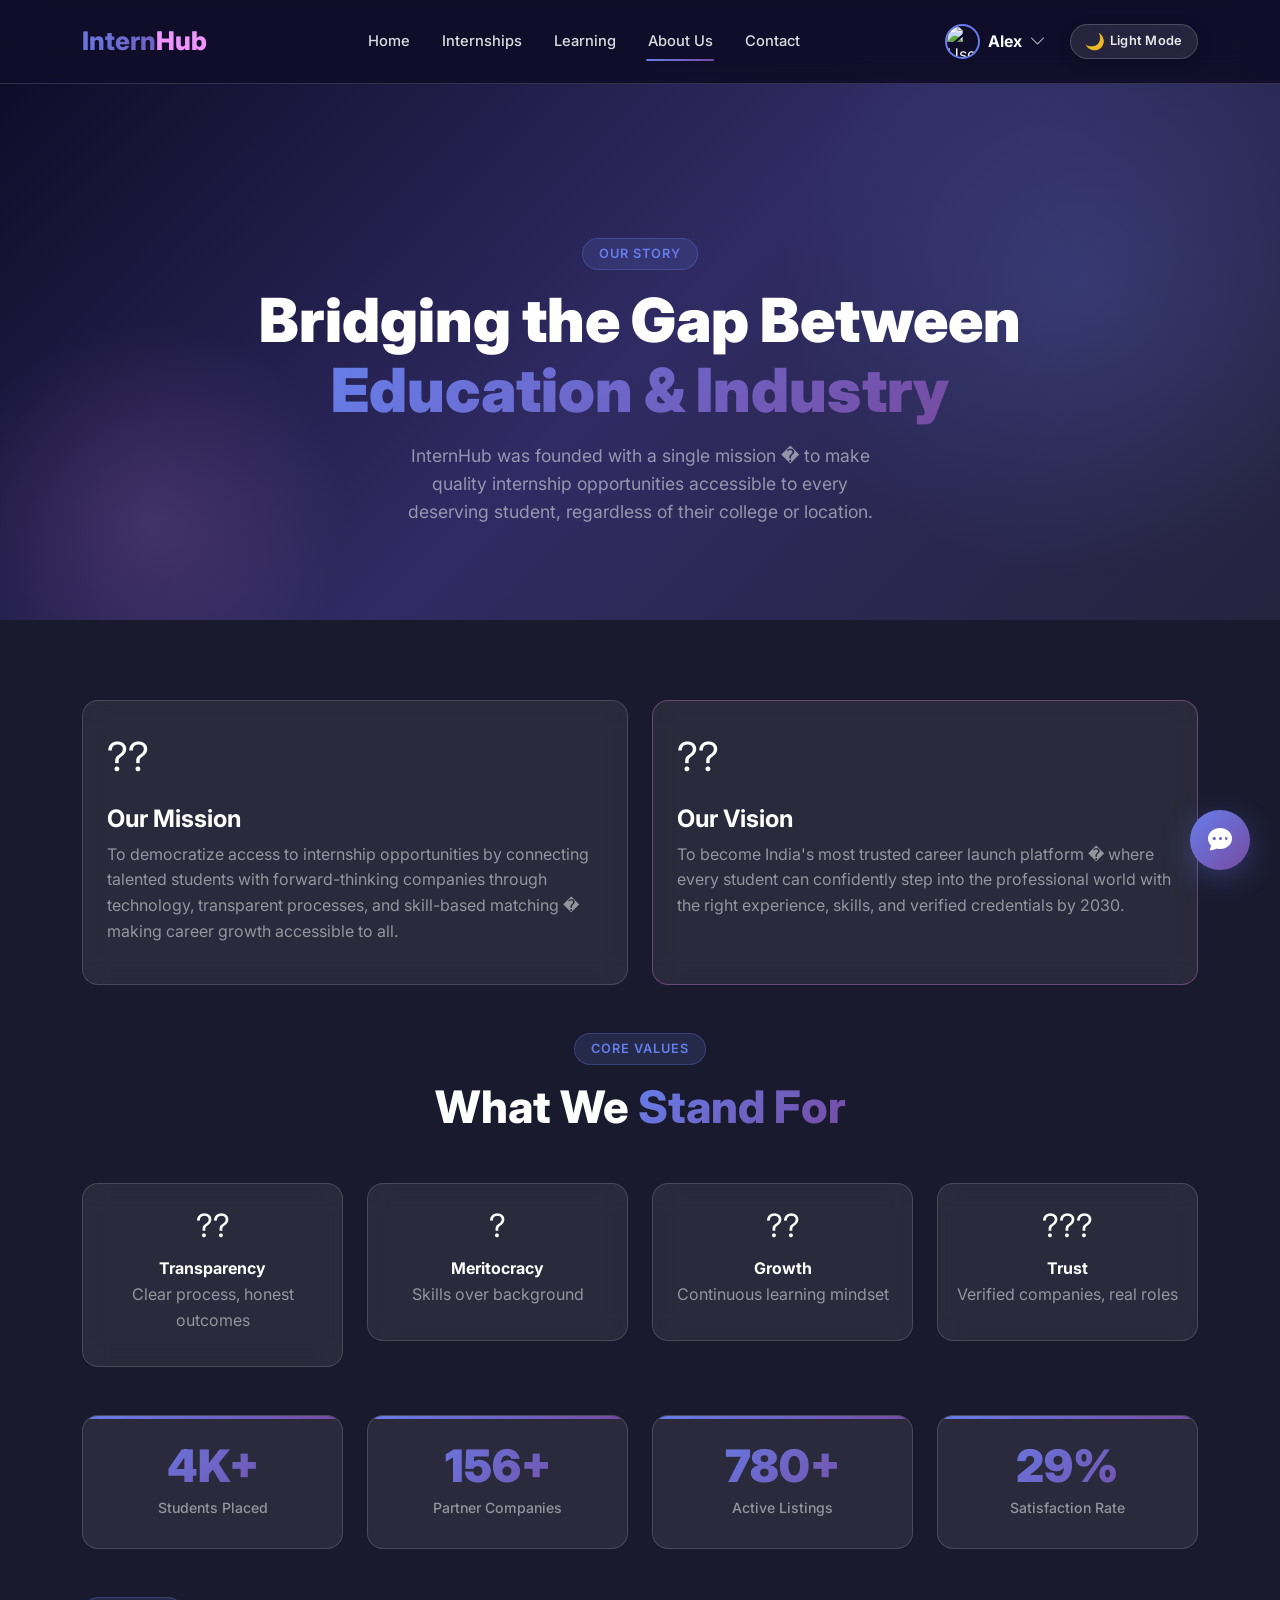
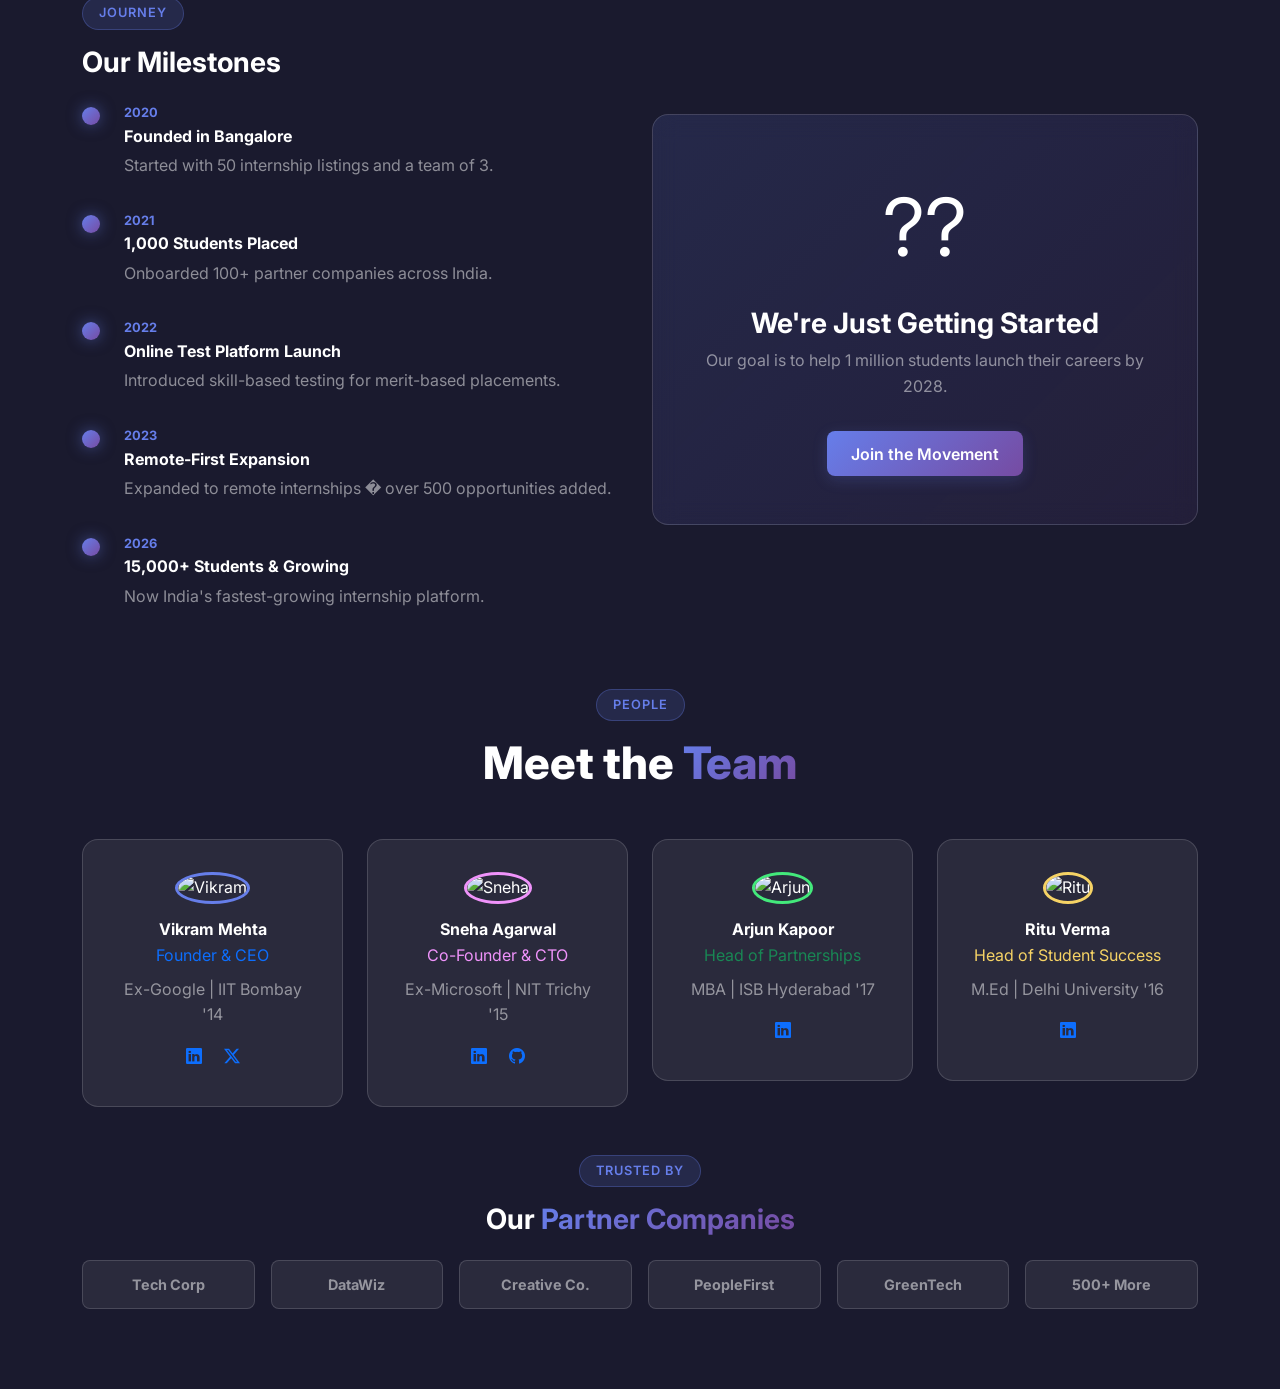
==== about.html @ 88b1a788 "Initial commit" ====
<!DOCTYPE html>
<html lang="en">
<head>
  <meta charset="UTF-8">
  <meta name="viewport" content="width=device-width, initial-scale=1.0">
  <title>About Us - InternHub</title>
  <link href="https://cdn.jsdelivr.net/npm/bootstrap@5.3.3/dist/css/bootstrap.min.css" rel="stylesheet">
  <link rel="stylesheet" href="https://cdn.jsdelivr.net/npm/bootstrap-icons@1.11.3/font/bootstrap-icons.min.css">
  <link rel="stylesheet" href="css/style.css">
  <link rel="stylesheet" href="css/animations.css">
  <style>
    .team-card { background: var(--card-bg); border: 1px solid var(--card-border); border-radius: var(--radius-md); padding: 2rem; text-align: center; transition: var(--transition); }
    .team-card:hover { transform: translateY(-6px); border-color: rgba(102,126,234,.4); box-shadow: var(--shadow-md); }
    .team-avatar { width: 90px; height: 90px; border-radius: 50%; object-fit: cover; border: 3px solid var(--primary); margin: 0 auto 1rem; }
    .milestone { display: flex; gap: 1.5rem; margin-bottom: 2rem; }
    .milestone-dot { width: 18px; height: 18px; border-radius: 50%; background: var(--gradient-primary); flex-shrink: 0; margin-top: 4px; box-shadow: 0 0 15px rgba(102,126,234,.5); }
    .milestone-year { font-size: .8rem; color: var(--primary); font-weight: 700; }
    .partner-badge { background: var(--card-bg); border: 1px solid var(--card-border); border-radius: var(--radius-sm); padding: .75rem 1.5rem; font-weight: 700; font-size: .9rem; text-align: center; transition: var(--transition); color: var(--text-muted); }
    .partner-badge:hover { border-color: var(--primary); color: #fff; }
  </style>
</head>
<body class="pt-navbar" style="background:var(--dark2)">
  <nav class="navbar navbar-expand-lg navbar-dark fixed-top">
    <div class="container">
      <a class="navbar-brand" href="index.html">Intern<span style="-webkit-text-fill-color:var(--accent)">Hub</span></a>
      <button class="navbar-toggler border-0" type="button" data-bs-toggle="collapse" data-bs-target="#nav"><i class="bi bi-list fs-1 text-light"></i></button>
      <div class="collapse navbar-collapse" id="nav">
        <ul class="navbar-nav mx-auto">
          <li class="nav-item"><a class="nav-link" href="index.html">Home</a></li>
          <li class="nav-item"><a class="nav-link" href="internships.html">Internships</a></li>
          <li class="nav-item"><a class="nav-link" href="learning_resources.html">Learning</a></li>
          <li class="nav-item"><a class="nav-link active" href="about.html">About Us</a></li>
          <li class="nav-item"><a class="nav-link" href="contact.html">Contact</a></li>
        </ul>
        <div class="d-flex gap-3 mt-3 mt-lg-0">
          <a href="login.html" class="text-light text-decoration-none fw-medium">Login</a>
          <a href="register.html" class="btn btn-primary-grad">Register Free</a>
        </div>
      </div>
    </div>
  </nav>

  <!-- Hero -->
  <section class="hero-section" style="min-height:60vh">
    <div class="container text-center position-relative z-1">
      <span class="section-badge" data-anim="fade-up">Our Story</span>
      <h1 class="hero-title mb-3" data-anim="fade-up" data-delay="1">Bridging the Gap Between <br><span class="gradient-text">Education & Industry</span></h1>
      <p class="hero-subtitle mx-auto" data-anim="fade-up" data-delay="2">InternHub was founded with a single mission � to make quality internship opportunities accessible to every deserving student, regardless of their college or location.</p>
    </div>
  </section>

  <!-- Mission & Vision -->
  <section class="section">
    <div class="container">
      <div class="row g-4 mb-5">
        <div class="col-md-6" data-anim="fade-left">
          <div class="glass-card p-4 h-100 hover-glow">
            <div class="mb-3" style="font-size:2.5rem">??</div>
            <h4 class="fw-bold mb-2">Our Mission</h4>
            <p class="text-muted-light">To democratize access to internship opportunities by connecting talented students with forward-thinking companies through technology, transparent processes, and skill-based matching � making career growth accessible to all.</p>
          </div>
        </div>
        <div class="col-md-6" data-anim="fade-right">
          <div class="glass-card p-4 h-100 hover-glow" style="border-color:rgba(240,147,251,.3)">
            <div class="mb-3" style="font-size:2.5rem">??</div>
            <h4 class="fw-bold mb-2">Our Vision</h4>
            <p class="text-muted-light">To become India's most trusted career launch platform � where every student can confidently step into the professional world with the right experience, skills, and verified credentials by 2030.</p>
          </div>
        </div>
      </div>

      <!-- Values -->
      <div class="text-center mb-5">
        <span class="section-badge">Core Values</span>
        <h2 class="section-title">What We <span class="gradient-text">Stand For</span></h2>
      </div>
      <div class="row g-4 mb-5">
        <div class="col-md-3 col-6" data-anim="fade-up" data-delay="0">
          <div class="glass-card p-3 text-center hover-glow">
            <div class="mb-2" style="font-size:2rem">??</div>
            <h6 class="fw-bold mb-1">Transparency</h6>
            <p class="text-muted-light fs-sm">Clear process, honest outcomes</p>
          </div>
        </div>
        <div class="col-md-3 col-6" data-anim="fade-up" data-delay="1">
          <div class="glass-card p-3 text-center hover-glow">
            <div class="mb-2" style="font-size:2rem">?</div>
            <h6 class="fw-bold mb-1">Meritocracy</h6>
            <p class="text-muted-light fs-sm">Skills over background</p>
          </div>
        </div>
        <div class="col-md-3 col-6" data-anim="fade-up" data-delay="2">
          <div class="glass-card p-3 text-center hover-glow">
            <div class="mb-2" style="font-size:2rem">??</div>
            <h6 class="fw-bold mb-1">Growth</h6>
            <p class="text-muted-light fs-sm">Continuous learning mindset</p>
          </div>
        </div>
        <div class="col-md-3 col-6" data-anim="fade-up" data-delay="3">
          <div class="glass-card p-3 text-center hover-glow">
            <div class="mb-2" style="font-size:2rem">???</div>
            <h6 class="fw-bold mb-1">Trust</h6>
            <p class="text-muted-light fs-sm">Verified companies, real roles</p>
          </div>
        </div>
      </div>

      <!-- Stats -->
      <div class="row g-4 mb-5">
        <div class="col-6 col-md-3" data-anim="fade-up" data-delay="0"><div class="stat-card"><div class="stat-number"><span class="counter-value" data-target="15">0</span>K+</div><div class="stat-label">Students Placed</div></div></div>
        <div class="col-6 col-md-3" data-anim="fade-up" data-delay="1"><div class="stat-card"><div class="stat-number"><span class="counter-value" data-target="500">0</span>+</div><div class="stat-label">Partner Companies</div></div></div>
        <div class="col-6 col-md-3" data-anim="fade-up" data-delay="2"><div class="stat-card"><div class="stat-number"><span class="counter-value" data-target="2500">0</span>+</div><div class="stat-label">Active Listings</div></div></div>
        <div class="col-6 col-md-3" data-anim="fade-up" data-delay="3"><div class="stat-card"><div class="stat-number"><span class="counter-value" data-target="98">0</span>%</div><div class="stat-label">Satisfaction Rate</div></div></div>
      </div>

      <!-- Timeline -->
      <div class="row g-4 mb-5">
        <div class="col-md-6" data-anim="fade-left">
          <span class="section-badge">Journey</span>
          <h3 class="fw-bold mb-4">Our Milestones</h3>
          <div class="milestone"><div class="milestone-dot"></div><div><div class="milestone-year">2020</div><div class="fw-bold mb-1">Founded in Bangalore</div><p class="text-muted-light fs-sm mb-0">Started with 50 internship listings and a team of 3.</p></div></div>
          <div class="milestone"><div class="milestone-dot"></div><div><div class="milestone-year">2021</div><div class="fw-bold mb-1">1,000 Students Placed</div><p class="text-muted-light fs-sm mb-0">Onboarded 100+ partner companies across India.</p></div></div>
          <div class="milestone"><div class="milestone-dot"></div><div><div class="milestone-year">2022</div><div class="fw-bold mb-1">Online Test Platform Launch</div><p class="text-muted-light fs-sm mb-0">Introduced skill-based testing for merit-based placements.</p></div></div>
          <div class="milestone"><div class="milestone-dot"></div><div><div class="milestone-year">2023</div><div class="fw-bold mb-1">Remote-First Expansion</div><p class="text-muted-light fs-sm mb-0">Expanded to remote internships � over 500 opportunities added.</p></div></div>
          <div class="milestone"><div class="milestone-dot"></div><div><div class="milestone-year">2026</div><div class="fw-bold mb-1">15,000+ Students & Growing</div><p class="text-muted-light fs-sm mb-0">Now India's fastest-growing internship platform.</p></div></div>
        </div>
        <div class="col-md-6 d-flex align-items-center" data-anim="fade-right">
          <div class="glass-card p-5 w-100 text-center" style="background:linear-gradient(135deg,rgba(102,126,234,.15),rgba(118,75,162,.1))">
            <div style="font-size:5rem">??</div>
            <h3 class="fw-bold mt-3 mb-2">We're Just Getting Started</h3>
            <p class="text-muted-light">Our goal is to help 1 million students launch their careers by 2028.</p>
            <a href="register.html" class="btn btn-primary-grad px-4 mt-3 ripple-btn">Join the Movement</a>
          </div>
        </div>
      </div>

      <!-- Team -->
      <div class="text-center mb-5">
        <span class="section-badge">People</span>
        <h3 class="section-title">Meet the <span class="gradient-text">Team</span></h3>
      </div>
      <div class="row g-4 mb-5">
        <div class="col-md-4 col-lg-3" data-anim="fade-up" data-delay="0">
          <div class="team-card">
            <img src="https://i.pravatar.cc/150?img=70" alt="Vikram" class="team-avatar">
            <h6 class="fw-bold mb-1">Vikram Mehta</h6>
            <p class="text-primary fs-sm mb-2">Founder & CEO</p>
            <p class="text-muted-light fs-xs">Ex-Google | IIT Bombay '14</p>
            <div class="d-flex justify-content-center gap-2 mt-2">
              <a href="#" class="topbar-icon-btn" style="width:30px;height:30px"><i class="bi bi-linkedin"></i></a>
              <a href="#" class="topbar-icon-btn" style="width:30px;height:30px"><i class="bi bi-twitter-x"></i></a>
            </div>
          </div>
        </div>
        <div class="col-md-4 col-lg-3" data-anim="fade-up" data-delay="1">
          <div class="team-card">
            <img src="https://i.pravatar.cc/150?img=47" alt="Sneha" class="team-avatar" style="border-color:#f093fb">
            <h6 class="fw-bold mb-1">Sneha Agarwal</h6>
            <p class="fs-sm mb-2" style="color:#f093fb">Co-Founder & CTO</p>
            <p class="text-muted-light fs-xs">Ex-Microsoft | NIT Trichy '15</p>
            <div class="d-flex justify-content-center gap-2 mt-2">
              <a href="#" class="topbar-icon-btn" style="width:30px;height:30px"><i class="bi bi-linkedin"></i></a>
              <a href="#" class="topbar-icon-btn" style="width:30px;height:30px"><i class="bi bi-github"></i></a>
            </div>
          </div>
        </div>
        <div class="col-md-4 col-lg-3" data-anim="fade-up" data-delay="2">
          <div class="team-card">
            <img src="https://i.pravatar.cc/150?img=60" alt="Arjun" class="team-avatar" style="border-color:#43e97b">
            <h6 class="fw-bold mb-1">Arjun Kapoor</h6>
            <p class="text-success fs-sm mb-2">Head of Partnerships</p>
            <p class="text-muted-light fs-xs">MBA | ISB Hyderabad '17</p>
            <div class="d-flex justify-content-center gap-2 mt-2">
              <a href="#" class="topbar-icon-btn" style="width:30px;height:30px"><i class="bi bi-linkedin"></i></a>
            </div>
          </div>
        </div>
        <div class="col-md-4 col-lg-3" data-anim="fade-up" data-delay="3">
          <div class="team-card">
            <img src="https://i.pravatar.cc/150?img=44" alt="Ritu" class="team-avatar" style="border-color:#f6d365">
            <h6 class="fw-bold mb-1">Ritu Verma</h6>
            <p class="fs-sm mb-2" style="color:#f6d365">Head of Student Success</p>
            <p class="text-muted-light fs-xs">M.Ed | Delhi University '16</p>
            <div class="d-flex justify-content-center gap-2 mt-2">
              <a href="#" class="topbar-icon-btn" style="width:30px;height:30px"><i class="bi bi-linkedin"></i></a>
            </div>
          </div>
        </div>
      </div>

      <!-- Partners -->
      <div class="text-center mb-4">
        <span class="section-badge">Trusted By</span>
        <h3 class="fw-bold">Our <span class="gradient-text">Partner Companies</span></h3>
      </div>
      <div class="row g-3">
        <div class="col-4 col-md-2"><div class="partner-badge">Tech Corp</div></div>
        <div class="col-4 col-md-2"><div class="partner-badge">DataWiz</div></div>
        <div class="col-4 col-md-2"><div class="partner-badge">Creative Co.</div></div>
        <div class="col-4 col-md-2"><div class="partner-badge">PeopleFirst</div></div>
        <div class="col-4 col-md-2"><div class="partner-badge">GreenTech</div></div>
        <div class="col-4 col-md-2"><div class="partner-badge">500+ More</div></div>
      </div>
    </div>
  </section>

  <!-- Chatbot -->
  <button id="chatbotFab" class="chatbot-fab ripple-btn"><i class="bi bi-chat-dots-fill"></i></button>
  <div id="chatbotWindow" class="chatbot-window">
    <div class="chatbot-header"><div class="chatbot-avatar"><i class="bi bi-robot"></i></div><div><div class="fw-bold">InternHub Assistant</div><small class="text-light opacity-75">Online</small></div><button id="chatbotClose" class="btn btn-sm text-light ms-auto p-0"><i class="bi bi-x-lg"></i></button></div>
    <div id="chatMessages" class="chatbot-messages"><div class="chat-msg bot">Want to know more about InternHub? Ask me anything!</div></div>
    <div class="chatbot-quick-btns"><button class="quick-btn">How to apply?</button><button class="quick-btn">Contact</button><button class="quick-btn">Payment</button></div>
    <div class="chatbot-input-row"><input type="text" id="chatInput" class="chatbot-input" placeholder="Ask me anything..."><button id="chatSend" class="chatbot-send"><i class="bi bi-send-fill"></i></button></div>
  </div>

  <script src="https://cdn.jsdelivr.net/npm/bootstrap@5.3.3/dist/js/bootstrap.bundle.min.js"></script>
  <script src="js/main.js"></script>
    <!-- Theme Toggle -->
    <script src="js/theme.js"></script>
</body>
</html>
---- css/style.css ----
/* =========================================
   GLOBAL DESIGN SYSTEM - InternHub
   ========================================= */
@import url('https://fonts.googleapis.com/css2?family=Inter:wght@300;400;500;600;700;800;900&display=swap');

:root {
  --primary: #667eea;
  --primary-dark: #5a67d8;
  --secondary: #764ba2;
  --accent: #f093fb;
  --accent2: #f5576c;
  --success: #43e97b;
  --success2: #38f9d7;
  --warning: #f6d365;
  --warning2: #fda085;
  --info: #4facfe;
  --info2: #00f2fe;
  --dark: #0f0c29;
  --dark2: #1a1a2e;
  --dark3: #16213e;
  --card-bg: rgba(255, 255, 255, 0.07);
  --card-border: rgba(255, 255, 255, 0.15);
  --text-light: rgba(255, 255, 255, 0.85);
  --text-muted: rgba(255, 255, 255, 0.5);
  --gradient-primary: linear-gradient(135deg, #667eea 0%, #764ba2 100%);
  --gradient-accent: linear-gradient(135deg, #f093fb 0%, #f5576c 100%);
  --gradient-success: linear-gradient(135deg, #43e97b 0%, #38f9d7 100%);
  --gradient-warm: linear-gradient(135deg, #f6d365 0%, #fda085 100%);
  --gradient-info: linear-gradient(135deg, #4facfe 0%, #00f2fe 100%);
  --gradient-dark: linear-gradient(135deg, #0f0c29 0%, #302b63 50%, #24243e 100%);
  --shadow-sm: 0 4px 15px rgba(102, 126, 234, 0.2);
  --shadow-md: 0 8px 30px rgba(102, 126, 234, 0.3);
  --shadow-lg: 0 20px 60px rgba(0, 0, 0, 0.4);
  --radius-sm: 8px;
  --radius-md: 16px;
  --radius-lg: 24px;
  --radius-xl: 32px;
  --transition: all 0.3s cubic-bezier(0.4, 0, 0.2, 1);
}

* { margin: 0; padding: 0; box-sizing: border-box; }

html { scroll-behavior: smooth; }

body {
  font-family: 'Inter', sans-serif;
  background: var(--dark2);
  color: #fff;
  overflow-x: hidden;
  line-height: 1.6;
}

/* ---- SCROLLBAR ---- */
::-webkit-scrollbar { width: 6px; }
::-webkit-scrollbar-track { background: var(--dark2); }
::-webkit-scrollbar-thumb { background: var(--primary); border-radius: 3px; }

/* ---- SELECTION ---- */
::selection { background: var(--primary); color: #fff; }

/* =========================================
   NAVBAR
   ========================================= */
.navbar {
  background: rgba(15, 12, 41, 0.85) !important;
  backdrop-filter: blur(20px);
  -webkit-backdrop-filter: blur(20px);
  border-bottom: 1px solid var(--card-border);
  padding: 1rem 0;
  transition: var(--transition);
  position: fixed;
  width: 100%;
  top: 0;
  z-index: 1000;
}

.navbar.scrolled {
  background: rgba(15, 12, 41, 0.98) !important;
  padding: 0.6rem 0;
  box-shadow: var(--shadow-md);
}

.navbar-brand {
  font-size: 1.6rem;
  font-weight: 800;
  background: var(--gradient-primary);
  -webkit-background-clip: text;
  -webkit-text-fill-color: transparent;
  background-clip: text;
}

.navbar-brand span { color: var(--accent); -webkit-text-fill-color: var(--accent); }

.nav-link {
  color: var(--text-light) !important;
  font-weight: 500;
  font-size: 0.92rem;
  padding: 0.5rem 1rem !important;
  border-radius: var(--radius-sm);
  transition: var(--transition);
  position: relative;
}

.nav-link::after {
  content: '';
  position: absolute;
  bottom: 0; left: 50%;
  width: 0; height: 2px;
  background: var(--gradient-primary);
  border-radius: 2px;
  transition: var(--transition);
  transform: translateX(-50%);
}

.nav-link:hover::after, .nav-link.active::after { width: 70%; }
.nav-link:hover { color: #fff !important; background: rgba(255,255,255,0.06); }

/* ---- BUTTONS ---- */
.btn-primary-grad {
  background: var(--gradient-primary);
  border: none;
  color: #fff;
  font-weight: 600;
  border-radius: var(--radius-sm);
  padding: 0.65rem 1.6rem;
  transition: var(--transition);
  box-shadow: var(--shadow-sm);
  position: relative;
  overflow: hidden;
}

.btn-primary-grad::before {
  content: '';
  position: absolute;
  top: 0; left: -100%;
  width: 100%; height: 100%;
  background: linear-gradient(90deg, transparent, rgba(255,255,255,0.2), transparent);
  transition: 0.5s;
}

.btn-primary-grad:hover::before { left: 100%; }
.btn-primary-grad:hover { transform: translateY(-2px); box-shadow: var(--shadow-md); color: #fff; }

.btn-outline-light-grad {
  background: transparent;
  border: 1.5px solid rgba(255,255,255,0.3);
  color: #fff;
  font-weight: 600;
  border-radius: var(--radius-sm);
  padding: 0.65rem 1.6rem;
  transition: var(--transition);
}

.btn-outline-light-grad:hover {
  background: rgba(255,255,255,0.1);
  border-color: rgba(255,255,255,0.6);
  color: #fff;
  transform: translateY(-2px);
}

.btn-accent-grad {
  background: var(--gradient-accent);
  border: none;
  color: #fff;
  font-weight: 600;
  border-radius: var(--radius-sm);
  padding: 0.65rem 1.6rem;
  transition: var(--transition);
}

.btn-accent-grad:hover { transform: translateY(-2px); box-shadow: 0 8px 25px rgba(240,147,251,0.4); color: #fff; }

.btn-success-grad {
  background: var(--gradient-success);
  border: none;
  color: #1a1a2e;
  font-weight: 700;
  border-radius: var(--radius-sm);
  padding: 0.65rem 1.6rem;
  transition: var(--transition);
}

.btn-success-grad:hover { transform: translateY(-2px); box-shadow: 0 8px 25px rgba(67,233,123,0.4); color: #1a1a2e; }

/* ---- GLASS CARDS ---- */
.glass-card {
  background: var(--card-bg);
  backdrop-filter: blur(12px);
  -webkit-backdrop-filter: blur(12px);
  border: 1px solid var(--card-border);
  border-radius: var(--radius-md);
  transition: var(--transition);
}

.glass-card:hover {
  border-color: rgba(102, 126, 234, 0.4);
  box-shadow: var(--shadow-md);
  transform: translateY(-4px);
}

.glass-card-dark {
  background: rgba(15, 12, 41, 0.6);
  backdrop-filter: blur(12px);
  border: 1px solid var(--card-border);
  border-radius: var(--radius-md);
}

/* ---- SECTION SPACING ---- */
.section { padding: 80px 0; }
.section-sm { padding: 50px 0; }

/* ---- SECTION HEADERS ---- */
.section-badge {
  display: inline-block;
  background: rgba(102, 126, 234, 0.15);
  border: 1px solid rgba(102, 126, 234, 0.3);
  color: var(--primary);
  padding: 0.3rem 1rem;
  border-radius: 50px;
  font-size: 0.8rem;
  font-weight: 600;
  letter-spacing: 1px;
  text-transform: uppercase;
  margin-bottom: 1rem;
}

.section-title {
  font-size: clamp(1.8rem, 4vw, 2.8rem);
  font-weight: 800;
  line-height: 1.2;
}

.gradient-text {
  background: var(--gradient-primary);
  -webkit-background-clip: text;
  -webkit-text-fill-color: transparent;
  background-clip: text;
}

.gradient-text-accent {
  background: var(--gradient-accent);
  -webkit-background-clip: text;
  -webkit-text-fill-color: transparent;
  background-clip: text;
}

/* ---- STAT CARDS ---- */
.stat-card {
  background: var(--card-bg);
  border: 1px solid var(--card-border);
  border-radius: var(--radius-md);
  padding: 1.8rem;
  text-align: center;
  transition: var(--transition);
  position: relative;
  overflow: hidden;
}

.stat-card::before {
  content: '';
  position: absolute;
  top: 0; left: 0; right: 0;
  height: 3px;
  background: var(--gradient-primary);
}

.stat-card:hover { transform: translateY(-5px); box-shadow: var(--shadow-md); }

.stat-number {
  font-size: 2.8rem;
  font-weight: 900;
  background: var(--gradient-primary);
  -webkit-background-clip: text;
  -webkit-text-fill-color: transparent;
  background-clip: text;
  line-height: 1;
}

.stat-label {
  color: var(--text-muted);
  font-size: 0.88rem;
  font-weight: 500;
  margin-top: 0.5rem;
}

/* ---- INTERNSHIP CARDS ---- */
.internship-card {
  background: var(--card-bg);
  border: 1px solid var(--card-border);
  border-radius: var(--radius-md);
  padding: 1.5rem;
  transition: var(--transition);
  position: relative;
  overflow: hidden;
  height: 100%;
}

.internship-card::before {
  content: '';
  position: absolute;
  inset: 0;
  background: var(--gradient-primary);
  opacity: 0;
  transition: var(--transition);
  z-index: 0;
}

.internship-card:hover { transform: translateY(-6px); box-shadow: var(--shadow-md); border-color: rgba(102,126,234,0.5); }
.internship-card > * { position: relative; z-index: 1; }

.company-logo {
  width: 50px; height: 50px;
  border-radius: 12px;
  display: flex; align-items: center; justify-content: center;
  font-weight: 800; font-size: 1.1rem; color: #fff;
}

.badge-paid { background: rgba(67,233,123,0.15); color: #43e97b; border: 1px solid rgba(67,233,123,0.3); padding: 3px 10px; border-radius: 50px; font-size: 0.75rem; font-weight: 600; }
.badge-unpaid { background: rgba(246,211,101,0.15); color: #f6d365; border: 1px solid rgba(246,211,101,0.3); padding: 3px 10px; border-radius: 50px; font-size: 0.75rem; font-weight: 600; }
.badge-remote { background: rgba(79,172,254,0.15); color: #4facfe; border: 1px solid rgba(79,172,254,0.3); padding: 3px 10px; border-radius: 50px; font-size: 0.75rem; font-weight: 600; }

/* ---- CATEGORY CARDS ---- */
.category-card {
  background: var(--card-bg);
  border: 1px solid var(--card-border);
  border-radius: var(--radius-md);
  padding: 2rem 1.5rem;
  text-align: center;
  transition: var(--transition);
  cursor: pointer;
  text-decoration: none;
}

.category-card:hover {
  background: var(--gradient-primary);
  border-color: transparent;
  transform: translateY(-8px);
  box-shadow: var(--shadow-md);
  color: #fff;
}

.category-icon {
  width: 64px; height: 64px;
  border-radius: var(--radius-md);
  display: flex; align-items: center; justify-content: center;
  font-size: 1.8rem;
  margin: 0 auto 1rem;
  transition: var(--transition);
}

/* ---- HERO ---- */
.hero-section {
  min-height: 100vh;
  background: var(--gradient-dark);
  display: flex; align-items: center;
  padding-top: 80px;
  position: relative;
  overflow: hidden;
}

.hero-section::before {
  content: '';
  position: absolute;
  width: 600px; height: 600px;
  background: radial-gradient(circle, rgba(102,126,234,0.2) 0%, transparent 70%);
  top: -100px; right: -100px;
  border-radius: 50%;
  animation: pulse-glow 4s ease-in-out infinite;
}

.hero-section::after {
  content: '';
  position: absolute;
  width: 400px; height: 400px;
  background: radial-gradient(circle, rgba(240,147,251,0.15) 0%, transparent 70%);
  bottom: -100px; left: -50px;
  border-radius: 50%;
  animation: pulse-glow 4s ease-in-out infinite 2s;
}

@keyframes pulse-glow {
  0%, 100% { transform: scale(1); opacity: 0.6; }
  50% { transform: scale(1.1); opacity: 1; }
}

.hero-title {
  font-size: clamp(2.2rem, 5vw, 3.8rem);
  font-weight: 900;
  line-height: 1.15;
}

.hero-subtitle { font-size: 1.1rem; color: var(--text-muted); max-width: 500px; }

.floating-badge {
  background: var(--card-bg);
  border: 1px solid var(--card-border);
  backdrop-filter: blur(10px);
  border-radius: 50px;
  padding: 0.5rem 1rem;
  font-size: 0.8rem;
  font-weight: 600;
  animation: float 3s ease-in-out infinite;
}

@keyframes float {
  0%, 100% { transform: translateY(0); }
  50% { transform: translateY(-10px); }
}

/* ---- SEARCH BAR ---- */
.search-container {
  background: rgba(255,255,255,0.08);
  border: 1px solid var(--card-border);
  border-radius: var(--radius-lg);
  padding: 1rem 1.5rem;
  backdrop-filter: blur(10px);
}

.search-container input, .search-container select {
  background: transparent;
  border: none;
  color: #fff;
  outline: none;
  width: 100%;
}

.search-container input::placeholder { color: var(--text-muted); }
.search-container select option { background: var(--dark2); color: #fff; }

.search-divider {
  width: 1px; background: var(--card-border);
  height: 30px; margin: 0 1rem;
}

/* ---- FOOTER ---- */
.footer {
  background: var(--dark);
  border-top: 1px solid var(--card-border);
  padding: 60px 0 30px;
}

.footer-brand { font-size: 1.5rem; font-weight: 800; }
.footer-link { color: var(--text-muted); text-decoration: none; display: block; margin-bottom: 0.6rem; transition: var(--transition); font-size: 0.9rem; }
.footer-link:hover { color: #fff; padding-left: 5px; }
.footer-title { font-weight: 700; font-size: 0.9rem; letter-spacing: 1px; text-transform: uppercase; color: var(--text-muted); margin-bottom: 1rem; }
.footer-bottom { border-top: 1px solid var(--card-border); padding-top: 20px; margin-top: 40px; }

/* ---- STEP CARDS ---- */
.step-card {
  text-align: center;
  padding: 2rem 1rem;
  position: relative;
}

.step-number {
  width: 56px; height: 56px;
  border-radius: 50%;
  background: var(--gradient-primary);
  display: flex; align-items: center; justify-content: center;
  font-size: 1.2rem; font-weight: 800;
  margin: 0 auto 1.2rem;
  position: relative;
  z-index: 1;
  box-shadow: 0 0 30px rgba(102,126,234,0.4);
}

.step-connector {
  position: absolute;
  top: 2.8rem; left: calc(50% + 28px);
  width: calc(100% - 56px);
  height: 2px;
  background: linear-gradient(90deg, var(--primary), transparent);
}

/* ---- PROGRESS BARS ---- */
.progress-bar-custom {
  height: 6px;
  border-radius: 3px;
  background: var(--gradient-primary);
}

/* ---- FORM STYLES ---- */
.form-control-dark {
  background: rgba(255,255,255,0.06);
  border: 1px solid var(--card-border);
  border-radius: var(--radius-sm);
  color: #fff;
  padding: 0.75rem 1rem;
  transition: var(--transition);
  width: 100%;
}

.form-control-dark:focus {
  outline: none;
  border-color: var(--primary);
  background: rgba(255,255,255,0.09);
  box-shadow: 0 0 0 3px rgba(102,126,234,0.15);
}

.form-control-dark::placeholder { color: var(--text-muted); }

.form-label-dark {
  color: var(--text-light);
  font-weight: 500;
  font-size: 0.88rem;
  margin-bottom: 0.4rem;
  display: block;
}

/* ---- TAGS / SKILLS ---- */
.skill-tag {
  display: inline-block;
  background: rgba(102,126,234,0.15);
  border: 1px solid rgba(102,126,234,0.3);
  color: var(--primary);
  padding: 4px 12px;
  border-radius: 50px;
  font-size: 0.78rem;
  font-weight: 600;
  margin: 3px;
}

/* ---- REVIEW CARDS ---- */
.review-card {
  background: var(--card-bg);
  border: 1px solid var(--card-border);
  border-radius: var(--radius-md);
  padding: 2rem;
  transition: var(--transition);
  height: 100%;
}

.review-card:hover { transform: translateY(-5px); border-color: rgba(102,126,234,0.4); box-shadow: var(--shadow-sm); }

.review-avatar {
  width: 56px; height: 56px;
  border-radius: 50%;
  object-fit: cover;
  border: 2px solid var(--primary);
}

.star-filled { color: #f6d365; }

/* ---- ALERT/NOTICE ---- */
.notice-box {
  background: rgba(102,126,234,0.12);
  border: 1px solid rgba(102,126,234,0.3);
  border-radius: var(--radius-sm);
  padding: 1rem 1.2rem;
  font-size: 0.88rem;
}

.notice-box.success { background: rgba(67,233,123,0.12); border-color: rgba(67,233,123,0.3); color: #43e97b; }
.notice-box.warning { background: rgba(246,211,101,0.12); border-color: rgba(246,211,101,0.3); color: #f6d365; }
.notice-box.info { background: rgba(79,172,254,0.12); border-color: rgba(79,172,254,0.3); color: #4facfe; }

/* ---- CHATBOT ---- */
.chatbot-fab {
  position: fixed;
  bottom: 30px; right: 30px;
  width: 60px; height: 60px;
  border-radius: 50%;
  background: var(--gradient-primary);
  border: none;
  color: #fff;
  font-size: 1.5rem;
  display: flex; align-items: center; justify-content: center;
  cursor: pointer;
  box-shadow: var(--shadow-md);
  transition: var(--transition);
  z-index: 9999;
  animation: pulse-btn 2s ease-in-out infinite;
}

@keyframes pulse-btn {
  0%, 100% { box-shadow: 0 0 0 0 rgba(102,126,234,0.5); }
  50% { box-shadow: 0 0 0 12px rgba(102,126,234,0); }
}

.chatbot-fab:hover { transform: scale(1.1); }

.chatbot-window {
  position: fixed;
  bottom: 100px; right: 30px;
  width: 360px;
  max-height: 520px;
  background: var(--dark3);
  border: 1px solid var(--card-border);
  border-radius: var(--radius-lg);
  box-shadow: var(--shadow-lg);
  z-index: 9998;
  display: none;
  flex-direction: column;
  overflow: hidden;
}

.chatbot-window.open { display: flex; animation: slide-up 0.3s ease; }

@keyframes slide-up {
  from { opacity: 0; transform: translateY(20px); }
  to { opacity: 1; transform: translateY(0); }
}

.chatbot-header {
  background: var(--gradient-primary);
  padding: 1rem 1.2rem;
  display: flex; align-items: center; gap: 0.75rem;
}

.chatbot-avatar {
  width: 38px; height: 38px;
  border-radius: 50%;
  background: rgba(255,255,255,0.2);
  display: flex; align-items: center; justify-content: center;
  font-size: 1.1rem;
}

.chatbot-messages {
  flex: 1;
  overflow-y: auto;
  padding: 1rem;
  display: flex;
  flex-direction: column;
  gap: 0.75rem;
  max-height: 300px;
}

.chat-msg {
  max-width: 80%;
  padding: 0.6rem 0.9rem;
  border-radius: 14px;
  font-size: 0.85rem;
  line-height: 1.4;
}

.chat-msg.bot {
  background: rgba(255,255,255,0.08);
  border: 1px solid var(--card-border);
  align-self: flex-start;
  border-bottom-left-radius: 4px;
}

.chat-msg.user {
  background: var(--gradient-primary);
  align-self: flex-end;
  border-bottom-right-radius: 4px;
}

.typing-dots span {
  display: inline-block;
  width: 6px; height: 6px;
  background: var(--text-muted);
  border-radius: 50%;
  margin: 0 2px;
  animation: typing 1s infinite;
}

.typing-dots span:nth-child(2) { animation-delay: 0.2s; }
.typing-dots span:nth-child(3) { animation-delay: 0.4s; }

@keyframes typing {
  0%, 100% { transform: translateY(0); opacity: 0.4; }
  50% { transform: translateY(-6px); opacity: 1; }
}

.chatbot-quick-btns { padding: 0.5rem 1rem; display: flex; flex-wrap: wrap; gap: 0.4rem; }
.quick-btn { background: rgba(102,126,234,0.15); border: 1px solid rgba(102,126,234,0.3); color: var(--primary); border-radius: 50px; padding: 4px 12px; font-size: 0.76rem; cursor: pointer; transition: var(--transition); }
.quick-btn:hover { background: var(--primary); color: #fff; }

.chatbot-input-row { padding: 0.8rem 1rem; border-top: 1px solid var(--card-border); display: flex; gap: 0.5rem; }
.chatbot-input { flex: 1; background: rgba(255,255,255,0.06); border: 1px solid var(--card-border); border-radius: 50px; padding: 0.5rem 1rem; color: #fff; font-size: 0.85rem; outline: none; }
.chatbot-input::placeholder { color: var(--text-muted); }
.chatbot-send { background: var(--gradient-primary); border: none; color: #fff; width: 36px; height: 36px; border-radius: 50%; cursor: pointer; display: flex; align-items: center; justify-content: center; transition: var(--transition); }
.chatbot-send:hover { transform: scale(1.1); }

/* ---- UTILITIES ---- */
.bg-dark-grad { background: var(--gradient-dark); }
.text-grad { background: var(--gradient-primary); -webkit-background-clip: text; -webkit-text-fill-color: transparent; background-clip: text; }
.text-muted-light { color: var(--text-muted); }
.rounded-xl { border-radius: var(--radius-xl) !important; }
.rounded-lg { border-radius: var(--radius-lg) !important; }
.rounded-md { border-radius: var(--radius-md) !important; }
.border-glass { border: 1px solid var(--card-border); }
.pt-navbar { padding-top: 80px; }
.overflow-x-hidden { overflow-x: hidden; }
.glow-primary { box-shadow: 0 0 30px rgba(102,126,234,0.3); }
.glow-accent { box-shadow: 0 0 30px rgba(240,147,251,0.3); }
.glow-success { box-shadow: 0 0 30px rgba(67,233,123,0.3); }

/* ---- RESPONSIVE ---- */
@media (max-width: 991px) {
  .navbar-collapse { background: rgba(15,12,41,0.98); border-radius: var(--radius-md); padding: 1rem; margin-top: 0.5rem; border: 1px solid var(--card-border); }
  .section { padding: 60px 0; }
  .chatbot-window { width: calc(100vw - 60px); right: 15px; }
}

@media (max-width: 576px) {
  .hero-title { font-size: 1.9rem; }
  .chatbot-fab { bottom: 20px; right: 20px; }
}

/* =============================================
   THEME TOGGLE BUTTON
   ============================================= */
#theme-toggle-btn {
  display: inline-flex;
  align-items: center;
  background: rgba(255, 255, 255, 0.10);
  border: 1px solid rgba(255, 255, 255, 0.18);
  backdrop-filter: blur(18px);
  -webkit-backdrop-filter: blur(18px);
  color: rgba(255, 255, 255, 0.9);
  padding: 0.4rem 0.9rem;
  border-radius: 50px;
  font-size: 0.8rem;
  font-weight: 600;
  cursor: pointer;
  transition: all 0.3s cubic-bezier(0.4, 0, 0.2, 1);
  box-shadow: 0 4px 15px rgba(0, 0, 0, 0.15);
  letter-spacing: 0.3px;
  user-select: none;
  font-family: 'Inter', sans-serif;
  line-height: 1;
  margin-left: 0.5rem;
}

#theme-toggle-btn:hover {
  border-color: var(--primary);
  box-shadow: 0 4px 24px rgba(102, 126, 234, 0.4);
  transform: translateY(-2px);
}

#theme-toggle-btn:active { transform: scale(0.96); }

#theme-toggle-icon {
  font-size: 1rem;
  display: inline-block;
  transition: transform 0.45s cubic-bezier(0.4, 0, 0.2, 1);
}

#theme-toggle-btn:hover #theme-toggle-icon { transform: rotate(20deg); }

/* =============================================
   LIGHT MODE — CSS VARIABLE OVERRIDES
   ============================================= */
body.light-mode {
  /* core palette */
  --dark:  #f0f2ff;
  --dark2: #e8eaf6;
  --dark3: #dde1f7;

  /* cards & borders */
  --card-bg:     rgba(255, 255, 255, 0.80);
  --card-border: rgba(102, 126, 234, 0.20);

  /* text */
  --text-light: rgba(22, 22, 55, 0.88);
  --text-muted: rgba(22, 22, 55, 0.52);

  /* gradients */
  --gradient-dark: linear-gradient(135deg, #e8eaf6 0%, #c5cae9 50%, #d1d9f5 100%);

  /* shadows — softer */
  --shadow-sm: 0 4px 15px rgba(102, 126, 234, 0.12);
  --shadow-md: 0 8px 30px rgba(102, 126, 234, 0.18);
  --shadow-lg: 0 20px 60px rgba(0, 0, 0, 0.08);
}

/* global body */
body.light-mode {
  background: var(--dark2);
  color: #16163a;
}

/* smooth transitions for all elements */
body, body * {
  transition-property: background-color, color, border-color, box-shadow;
  transition-duration: 0.35s;
  transition-timing-function: cubic-bezier(0.4, 0, 0.2, 1);
}

/* ---- Navbar ---- */
body.light-mode .navbar {
  background: rgba(232, 234, 246, 0.92) !important;
  border-bottom-color: rgba(102, 126, 234, 0.15);
}
body.light-mode .navbar.scrolled {
  background: rgba(232, 234, 246, 0.98) !important;
}
body.light-mode .nav-link { color: rgba(22, 22, 55, 0.85) !important; }
body.light-mode .nav-link:hover { color: var(--primary) !important; background: rgba(102, 126, 234, 0.08); }
body.light-mode .navbar-collapse { background: rgba(232, 234, 246, 0.98); }

/* ---- Hero ---- */
body.light-mode .hero-section { background: var(--gradient-dark); }
body.light-mode .hero-subtitle { color: rgba(22, 22, 55, 0.58); }

/* ---- Search ---- */
body.light-mode .search-container {
  background: rgba(255, 255, 255, 0.70);
  border-color: rgba(102, 126, 234, 0.2);
}
body.light-mode .search-container input,
body.light-mode .search-container select { color: #16163a; }
body.light-mode .search-container input::placeholder { color: rgba(22, 22, 55, 0.45); }
body.light-mode .search-divider { background: rgba(102, 126, 234, 0.2); }

/* ---- Section backgrounds ---- */
body.light-mode .bg-dark-grad { background: linear-gradient(135deg, #dde1f7 0%, #e8eaf6 100%) !important; }
body.light-mode section[style*="background: var(--dark2)"] { background: var(--dark3) !important; }

/* ---- Cards ---- */
body.light-mode .glass-card,
body.light-mode .glass-card-dark,
body.light-mode .internship-card,
body.light-mode .stat-card,
body.light-mode .review-card,
body.light-mode .category-card {
  background: rgba(255, 255, 255, 0.80);
  border-color: rgba(102, 126, 234, 0.18);
  color: #16163a;
}
body.light-mode .category-card:hover {
  background: var(--gradient-primary);
  color: #fff;
}
body.light-mode .stat-label,
body.light-mode .text-muted-light { color: rgba(22, 22, 55, 0.55) !important; }

/* ---- Floating badge ---- */
body.light-mode .floating-badge {
  background: rgba(255, 255, 255, 0.80);
  border-color: rgba(102, 126, 234, 0.2);
  color: #16163a;
}

/* ---- Outline button ---- */
body.light-mode .btn-outline-light-grad {
  border-color: rgba(102, 126, 234, 0.45);
  color: var(--primary);
}
body.light-mode .btn-outline-light-grad:hover {
  background: rgba(102, 126, 234, 0.10);
  color: var(--primary);
}

/* ---- Bookmark icon ---- */
body.light-mode .btn-link.text-light { color: var(--primary) !important; }

/* ---- Footer ---- */
body.light-mode .footer {
  background: #dde1f7;
  border-top-color: rgba(102, 126, 234, 0.15);
}
body.light-mode .footer-link { color: rgba(22, 22, 55, 0.55); }
body.light-mode .footer-link:hover { color: var(--primary); }
body.light-mode .footer-title { color: rgba(22, 22, 55, 0.45); }
body.light-mode .footer-bottom { border-top-color: rgba(102, 126, 234, 0.15); }

/* ---- Chatbot ---- */
body.light-mode .chatbot-window {
  background: #f0f2ff;
  border-color: rgba(102, 126, 234, 0.2);
}
body.light-mode .chat-msg.bot {
  background: rgba(102, 126, 234, 0.08);
  border-color: rgba(102, 126, 234, 0.2);
  color: #16163a;
}
body.light-mode .chatbot-input {
  background: rgba(255, 255, 255, 0.7);
  border-color: rgba(102, 126, 234, 0.2);
  color: #16163a;
}
body.light-mode .chatbot-input::placeholder { color: rgba(22, 22, 55, 0.45); }
body.light-mode .chatbot-input-row { border-top-color: rgba(102, 126, 234, 0.15); }

/* ---- Form controls ---- */
body.light-mode .form-control-dark {
  background: rgba(255, 255, 255, 0.75);
  border-color: rgba(102, 126, 234, 0.2);
  color: #16163a;
}
body.light-mode .form-control-dark::placeholder { color: rgba(22, 22, 55, 0.4); }
body.light-mode .form-label-dark { color: rgba(22, 22, 55, 0.80); }

/* ---- Notice boxes ---- */
body.light-mode .notice-box { background: rgba(102,126,234,0.08); }

/* ---- Scrollbar ---- */
body.light-mode ::-webkit-scrollbar-track { background: var(--dark2); }

/* ---- Theme button in light mode ---- */
body.light-mode #theme-toggle-btn {
  background: rgba(102, 126, 234, 0.12);
  border-color: rgba(102, 126, 234, 0.30);
  color: var(--primary);
  box-shadow: 0 4px 16px rgba(102, 126, 234, 0.15);
}
body.light-mode #theme-toggle-btn:hover {
  background: rgba(102, 126, 234, 0.20);
}

/* ---- Page Loader (light mode) ---- */
body.light-mode .page-loader { background: var(--dark2); }

/* ---- Section borders ---- */
body.light-mode .border-glass { border-color: rgba(102, 126, 234, 0.15) !important; }
body.light-mode .border-top.border-glass { border-top-color: rgba(102, 126, 234, 0.15) !important; }
body.light-mode .border-bottom.border-glass { border-bottom-color: rgba(102, 126, 234, 0.15) !important; }

/* ---- Internship page filter sidebar ---- */
body.light-mode .glass-card-dark {
  background: rgba(255, 255, 255, 0.80);
  border-color: rgba(102, 126, 234, 0.18);
}

/* ---- Review card text ---- */
body.light-mode .review-card p { color: rgba(22, 22, 55, 0.72) !important; opacity: 1 !important; }
body.light-mode .review-card h6 { color: #16163a; }
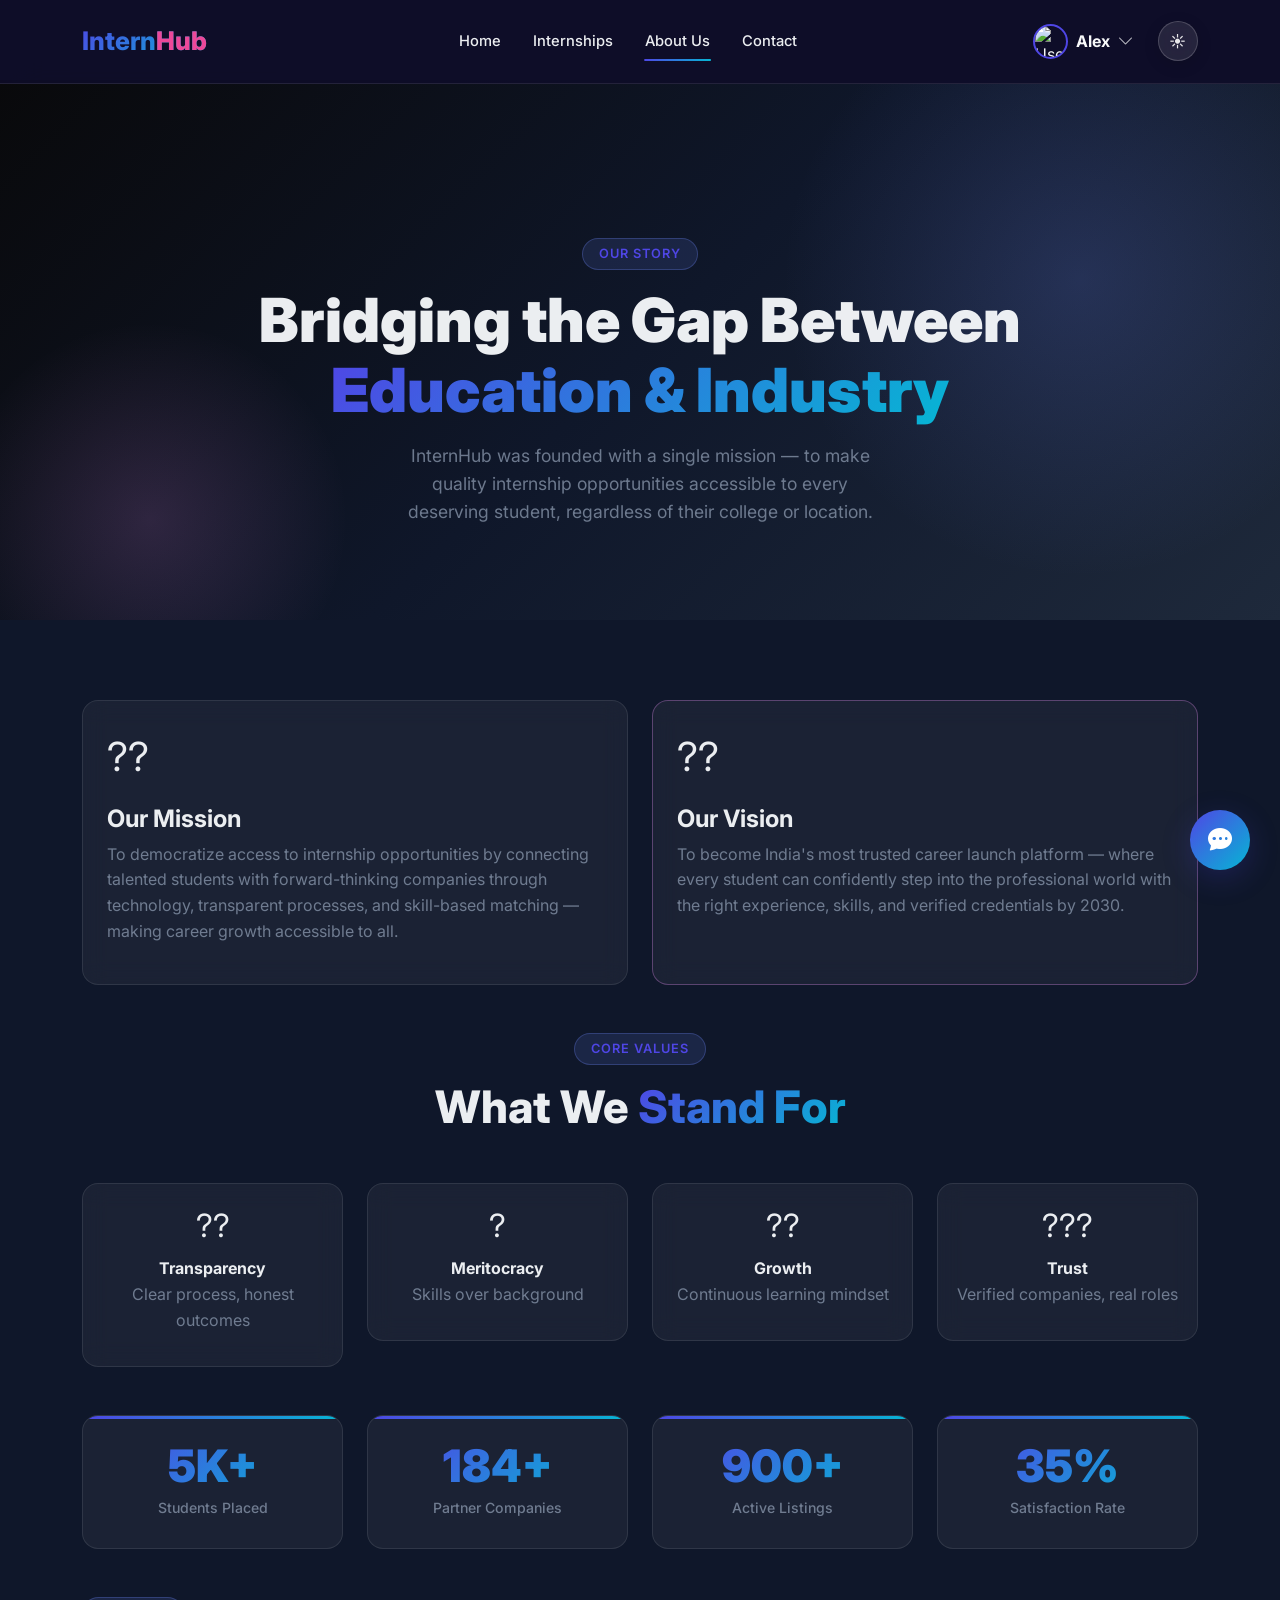
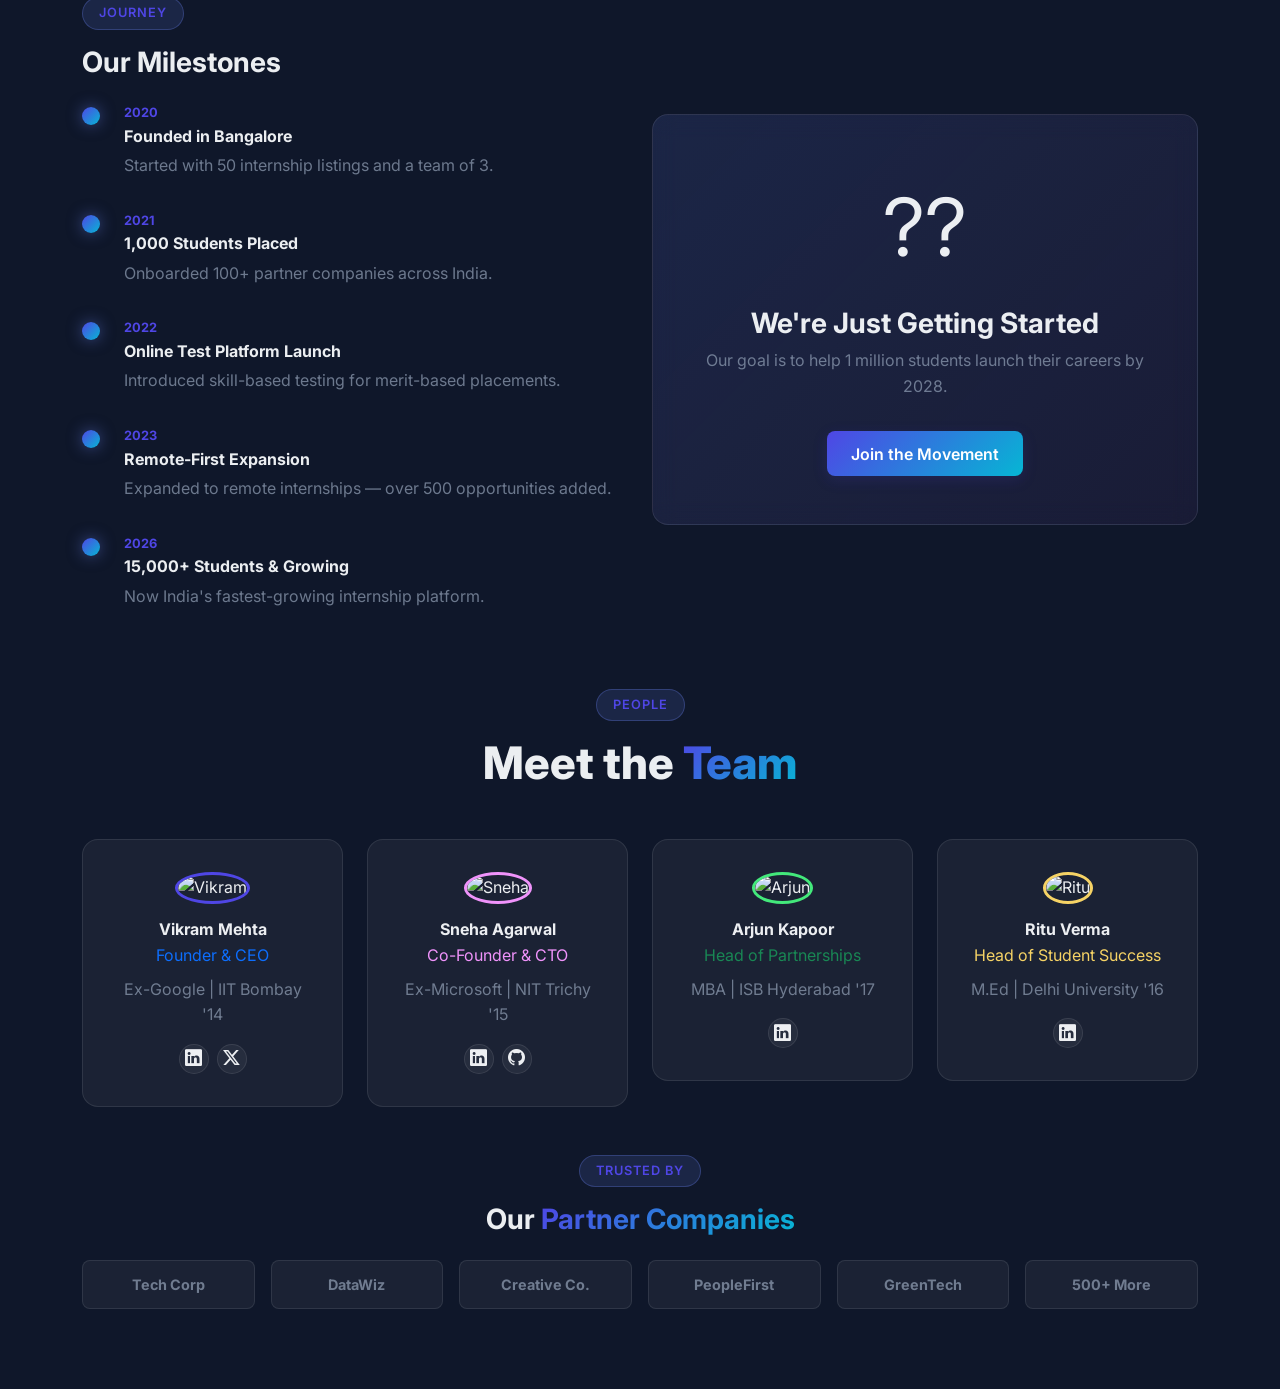
==== commit 1f812017: "initial commit" ====
--- a/about.html
+++ b/about.html
@@ -28,13 +28,12 @@
         <ul class="navbar-nav mx-auto">
           <li class="nav-item"><a class="nav-link" href="index.html">Home</a></li>
           <li class="nav-item"><a class="nav-link" href="internships.html">Internships</a></li>
-          <li class="nav-item"><a class="nav-link" href="learning_resources.html">Learning</a></li>
           <li class="nav-item"><a class="nav-link active" href="about.html">About Us</a></li>
           <li class="nav-item"><a class="nav-link" href="contact.html">Contact</a></li>
         </ul>
-        <div class="d-flex gap-3 mt-3 mt-lg-0">
-          <a href="login.html" class="text-light text-decoration-none fw-medium">Login</a>
-          <a href="register.html" class="btn btn-primary-grad">Register Free</a>
+        <div class="d-flex align-items-center gap-3 mt-3 mt-lg-0">
+          <a href="login.html" class="btn btn-outline-light-grad px-3 py-2">Login</a>
+          <a href="register.html" class="btn btn-primary-grad ripple-btn">Register Free</a>
         </div>
       </div>
     </div>
@@ -45,7 +44,7 @@
     <div class="container text-center position-relative z-1">
       <span class="section-badge" data-anim="fade-up">Our Story</span>
       <h1 class="hero-title mb-3" data-anim="fade-up" data-delay="1">Bridging the Gap Between <br><span class="gradient-text">Education & Industry</span></h1>
-      <p class="hero-subtitle mx-auto" data-anim="fade-up" data-delay="2">InternHub was founded with a single mission � to make quality internship opportunities accessible to every deserving student, regardless of their college or location.</p>
+      <p class="hero-subtitle mx-auto" data-anim="fade-up" data-delay="2">InternHub was founded with a single mission — to make quality internship opportunities accessible to every deserving student, regardless of their college or location.</p>
     </div>
   </section>
 
@@ -57,14 +56,14 @@
           <div class="glass-card p-4 h-100 hover-glow">
             <div class="mb-3" style="font-size:2.5rem">??</div>
             <h4 class="fw-bold mb-2">Our Mission</h4>
-            <p class="text-muted-light">To democratize access to internship opportunities by connecting talented students with forward-thinking companies through technology, transparent processes, and skill-based matching � making career growth accessible to all.</p>
+            <p class="text-muted-light">To democratize access to internship opportunities by connecting talented students with forward-thinking companies through technology, transparent processes, and skill-based matching — making career growth accessible to all.</p>
           </div>
         </div>
         <div class="col-md-6" data-anim="fade-right">
           <div class="glass-card p-4 h-100 hover-glow" style="border-color:rgba(240,147,251,.3)">
             <div class="mb-3" style="font-size:2.5rem">??</div>
             <h4 class="fw-bold mb-2">Our Vision</h4>
-            <p class="text-muted-light">To become India's most trusted career launch platform � where every student can confidently step into the professional world with the right experience, skills, and verified credentials by 2030.</p>
+            <p class="text-muted-light">To become India's most trusted career launch platform — where every student can confidently step into the professional world with the right experience, skills, and verified credentials by 2030.</p>
           </div>
         </div>
       </div>
@@ -121,7 +120,7 @@
           <div class="milestone"><div class="milestone-dot"></div><div><div class="milestone-year">2020</div><div class="fw-bold mb-1">Founded in Bangalore</div><p class="text-muted-light fs-sm mb-0">Started with 50 internship listings and a team of 3.</p></div></div>
           <div class="milestone"><div class="milestone-dot"></div><div><div class="milestone-year">2021</div><div class="fw-bold mb-1">1,000 Students Placed</div><p class="text-muted-light fs-sm mb-0">Onboarded 100+ partner companies across India.</p></div></div>
           <div class="milestone"><div class="milestone-dot"></div><div><div class="milestone-year">2022</div><div class="fw-bold mb-1">Online Test Platform Launch</div><p class="text-muted-light fs-sm mb-0">Introduced skill-based testing for merit-based placements.</p></div></div>
-          <div class="milestone"><div class="milestone-dot"></div><div><div class="milestone-year">2023</div><div class="fw-bold mb-1">Remote-First Expansion</div><p class="text-muted-light fs-sm mb-0">Expanded to remote internships � over 500 opportunities added.</p></div></div>
+          <div class="milestone"><div class="milestone-dot"></div><div><div class="milestone-year">2023</div><div class="fw-bold mb-1">Remote-First Expansion</div><p class="text-muted-light fs-sm mb-0">Expanded to remote internships — over 500 opportunities added.</p></div></div>
           <div class="milestone"><div class="milestone-dot"></div><div><div class="milestone-year">2026</div><div class="fw-bold mb-1">15,000+ Students & Growing</div><p class="text-muted-light fs-sm mb-0">Now India's fastest-growing internship platform.</p></div></div>
         </div>
         <div class="col-md-6 d-flex align-items-center" data-anim="fade-right">
@@ -220,3 +219,4 @@
 </body>
 </html>
 
+
--- a/css/style.css
+++ b/css/style.css
@@ -4,33 +4,33 @@
 @import url('https://fonts.googleapis.com/css2?family=Inter:wght@300;400;500;600;700;800;900&display=swap');
 
 :root {
-  --primary: #667eea;
-  --primary-dark: #5a67d8;
-  --secondary: #764ba2;
-  --accent: #f093fb;
-  --accent2: #f5576c;
-  --success: #43e97b;
-  --success2: #38f9d7;
-  --warning: #f6d365;
-  --warning2: #fda085;
-  --info: #4facfe;
-  --info2: #00f2fe;
-  --dark: #0f0c29;
-  --dark2: #1a1a2e;
-  --dark3: #16213e;
-  --card-bg: rgba(255, 255, 255, 0.07);
-  --card-border: rgba(255, 255, 255, 0.15);
-  --text-light: rgba(255, 255, 255, 0.85);
-  --text-muted: rgba(255, 255, 255, 0.5);
-  --gradient-primary: linear-gradient(135deg, #667eea 0%, #764ba2 100%);
-  --gradient-accent: linear-gradient(135deg, #f093fb 0%, #f5576c 100%);
-  --gradient-success: linear-gradient(135deg, #43e97b 0%, #38f9d7 100%);
-  --gradient-warm: linear-gradient(135deg, #f6d365 0%, #fda085 100%);
-  --gradient-info: linear-gradient(135deg, #4facfe 0%, #00f2fe 100%);
-  --gradient-dark: linear-gradient(135deg, #0f0c29 0%, #302b63 50%, #24243e 100%);
-  --shadow-sm: 0 4px 15px rgba(102, 126, 234, 0.2);
-  --shadow-md: 0 8px 30px rgba(102, 126, 234, 0.3);
-  --shadow-lg: 0 20px 60px rgba(0, 0, 0, 0.4);
+  --primary: #4f46e5;       /* Vibrant Electric Indigo */
+  --primary-dark: #4338ca;  /* Deep Indigo */
+  --secondary: #06b6d4;     /* Tech Cyber Cyan */
+  --accent: #ec4899;        /* Hot Neon Pink */
+  --accent2: #f43f5e;       /* Deep Rose */
+  --success: #10b981;       /* Emerald Green */
+  --success2: #059669;      /* Dark Emerald */
+  --warning: #f59e0b;       /* Amber Gold */
+  --warning2: #d97706;      /* Dark Amber */
+  --info: #3b82f6;          /* Royal Blue */
+  --info2: #2563eb;         /* Dark Royal Blue */
+  --dark: #09090b;          /* Dark Charcoal Zinc */
+  --dark2: #0f172a;         /* Deep Slate Page Backdrop */
+  --dark3: #1e293b;         /* Cool Gray-Slate Card Backdrop */
+  --card-bg: rgba(255, 255, 255, 0.05);
+  --card-border: rgba(255, 255, 255, 0.09);
+  --text-light: rgba(248, 250, 252, 0.95);  /* Cool off-white */
+  --text-muted: rgba(148, 163, 184, 0.7);   /* Muted gray-blue */
+  --gradient-primary: linear-gradient(135deg, #4f46e5 0%, #06b6d4 100%); /* Gorgeous Indigo to Cyan */
+  --gradient-accent: linear-gradient(135deg, #ec4899 0%, #f43f5e 100%);  /* Cyber Pink to Deep Rose */
+  --gradient-success: linear-gradient(135deg, #10b981 0%, #059669 100%);
+  --gradient-warm: linear-gradient(135deg, #f59e0b 0%, #d97706 100%);
+  --gradient-info: linear-gradient(135deg, #3b82f6 0%, #2563eb 100%);
+  --gradient-dark: linear-gradient(135deg, #09090b 0%, #0f172a 50%, #1e293b 100%);
+  --shadow-sm: 0 4px 15px rgba(79, 70, 229, 0.15);
+  --shadow-md: 0 8px 30px rgba(79, 70, 229, 0.22);
+  --shadow-lg: 0 20px 60px rgba(0, 0, 0, 0.55);
   --radius-sm: 8px;
   --radius-md: 16px;
   --radius-lg: 24px;
@@ -45,7 +45,7 @@
 body {
   font-family: 'Inter', sans-serif;
   background: var(--dark2);
-  color: #fff;
+  color: var(--text-light);
   overflow-x: hidden;
   line-height: 1.6;
 }
@@ -425,7 +425,7 @@
 }
 
 .search-container input::placeholder { color: var(--text-muted); }
-.search-container select option { background: var(--dark2); color: #fff; }
+.search-container select option, .form-control-dark option { background: var(--dark2); color: var(--text-light); }
 
 .search-divider {
   width: 1px; background: var(--card-border);
@@ -444,6 +444,39 @@
 .footer-link:hover { color: #fff; padding-left: 5px; }
 .footer-title { font-weight: 700; font-size: 0.9rem; letter-spacing: 1px; text-transform: uppercase; color: var(--text-muted); margin-bottom: 1rem; }
 .footer-bottom { border-top: 1px solid var(--card-border); padding-top: 20px; margin-top: 40px; }
+
+/* ---- FOOTER SOCIAL LINKS ---- */
+.topbar-icon-btn {
+  width: 40px; height: 40px;
+  border-radius: 50%;
+  background: var(--card-bg);
+  border: 1px solid var(--card-border);
+  display: flex; align-items: center; justify-content: center;
+  color: var(--text-light);
+  text-decoration: none;
+  transition: all 0.35s cubic-bezier(0.4, 0, 0.2, 1);
+  font-size: 1.05rem;
+}
+
+.topbar-icon-btn:hover {
+  background: var(--gradient-primary);
+  border-color: transparent;
+  color: #fff !important;
+  transform: translateY(-4px) scale(1.12);
+  box-shadow: 0 8px 24px rgba(102, 126, 234, 0.35);
+}
+
+body.light-mode .topbar-icon-btn {
+  background: rgba(15, 23, 42, 0.05);
+  border-color: var(--card-border);
+  color: var(--text-muted);
+}
+
+body.light-mode .topbar-icon-btn:hover {
+  background: var(--gradient-primary);
+  color: #fff !important;
+  border-color: transparent;
+}
 
 /* ---- STEP CARDS ---- */
 .step-card {
@@ -484,7 +517,7 @@
   background: rgba(255,255,255,0.06);
   border: 1px solid var(--card-border);
   border-radius: var(--radius-sm);
-  color: #fff;
+  color: #e2e2e2;
   padding: 0.75rem 1rem;
   transition: var(--transition);
   width: 100%;
@@ -705,14 +738,17 @@
 #theme-toggle-btn {
   display: inline-flex;
   align-items: center;
+  justify-content: center;
   background: rgba(255, 255, 255, 0.10);
   border: 1px solid rgba(255, 255, 255, 0.18);
   backdrop-filter: blur(18px);
   -webkit-backdrop-filter: blur(18px);
   color: rgba(255, 255, 255, 0.9);
-  padding: 0.4rem 0.9rem;
-  border-radius: 50px;
-  font-size: 0.8rem;
+  padding: 0;
+  width: 40px;
+  height: 40px;
+  border-radius: 50%;
+  font-size: 1.1rem;
   font-weight: 600;
   cursor: pointer;
   transition: all 0.3s cubic-bezier(0.4, 0, 0.2, 1);
@@ -744,32 +780,32 @@
    LIGHT MODE — CSS VARIABLE OVERRIDES
    ============================================= */
 body.light-mode {
-  /* core palette */
-  --dark:  #f0f2ff;
-  --dark2: #e8eaf6;
-  --dark3: #dde1f7;
+  /* core palette - pristine modern cool-gray & slate theme */
+  --dark:  #ffffff;       /* Pure white for popping elements */
+  --dark2: #f8fafc;       /* Clean slate-50 background for base page */
+  --dark3: #f1f5f9;       /* Soft slate-100 for alternating sections */
 
   /* cards & borders */
-  --card-bg:     rgba(255, 255, 255, 0.80);
-  --card-border: rgba(102, 126, 234, 0.20);
-
-  /* text */
-  --text-light: rgba(22, 22, 55, 0.88);
-  --text-muted: rgba(22, 22, 55, 0.52);
+  --card-bg:     #ffffff;
+  --card-border: #e2e8f0; /* Crisp slate-200 border */
+
+  /* text - high contrast slate colors */
+  --text-light: #0f172a;  /* Slate-900 for headings */
+  --text-muted: #475569;  /* Slate-600 for clean readable body copy */
 
   /* gradients */
-  --gradient-dark: linear-gradient(135deg, #e8eaf6 0%, #c5cae9 50%, #d1d9f5 100%);
-
-  /* shadows — softer */
-  --shadow-sm: 0 4px 15px rgba(102, 126, 234, 0.12);
-  --shadow-md: 0 8px 30px rgba(102, 126, 234, 0.18);
-  --shadow-lg: 0 20px 60px rgba(0, 0, 0, 0.08);
+  --gradient-dark: linear-gradient(135deg, #f8fafc 0%, #f1f5f9 50%, #e2e8f0 100%);
+
+  /* shadows — clean & soft */
+  --shadow-sm: 0 4px 12px rgba(15, 23, 42, 0.04);
+  --shadow-md: 0 8px 24px rgba(15, 23, 42, 0.06);
+  --shadow-lg: 0 20px 40px rgba(15, 23, 42, 0.10);
 }
 
 /* global body */
 body.light-mode {
   background: var(--dark2);
-  color: #16163a;
+  color: var(--text-light);
 }
 
 /* smooth transitions for all elements */
@@ -798,15 +834,15 @@
 /* ---- Search ---- */
 body.light-mode .search-container {
   background: rgba(255, 255, 255, 0.70);
-  border-color: rgba(102, 126, 234, 0.2);
+  border-color: var(--card-border);
 }
 body.light-mode .search-container input,
-body.light-mode .search-container select { color: #16163a; }
-body.light-mode .search-container input::placeholder { color: rgba(22, 22, 55, 0.45); }
-body.light-mode .search-divider { background: rgba(102, 126, 234, 0.2); }
+body.light-mode .search-container select { color: var(--text-light); }
+body.light-mode .search-container input::placeholder { color: var(--text-muted); opacity: 0.8; }
+body.light-mode .search-divider { background: var(--card-border); }
 
 /* ---- Section backgrounds ---- */
-body.light-mode .bg-dark-grad { background: linear-gradient(135deg, #dde1f7 0%, #e8eaf6 100%) !important; }
+body.light-mode .bg-dark-grad { background: linear-gradient(135deg, var(--dark3) 0%, var(--dark2) 100%) !important; }
 body.light-mode section[style*="background: var(--dark2)"] { background: var(--dark3) !important; }
 
 /* ---- Cards ---- */
@@ -816,31 +852,32 @@
 body.light-mode .stat-card,
 body.light-mode .review-card,
 body.light-mode .category-card {
-  background: rgba(255, 255, 255, 0.80);
-  border-color: rgba(102, 126, 234, 0.18);
-  color: #16163a;
+  background: var(--card-bg);
+  border-color: var(--card-border);
+  color: var(--text-light);
+  box-shadow: var(--shadow-sm);
 }
 body.light-mode .category-card:hover {
   background: var(--gradient-primary);
   color: #fff;
 }
 body.light-mode .stat-label,
-body.light-mode .text-muted-light { color: rgba(22, 22, 55, 0.55) !important; }
+body.light-mode .text-muted-light { color: var(--text-muted) !important; }
 
 /* ---- Floating badge ---- */
 body.light-mode .floating-badge {
-  background: rgba(255, 255, 255, 0.80);
-  border-color: rgba(102, 126, 234, 0.2);
-  color: #16163a;
+  background: var(--card-bg);
+  border-color: var(--card-border);
+  color: var(--text-light);
 }
 
 /* ---- Outline button ---- */
 body.light-mode .btn-outline-light-grad {
-  border-color: rgba(102, 126, 234, 0.45);
+  border-color: var(--card-border);
   color: var(--primary);
 }
 body.light-mode .btn-outline-light-grad:hover {
-  background: rgba(102, 126, 234, 0.10);
+  background: rgba(102, 126, 234, 0.08);
   color: var(--primary);
 }
 
@@ -849,23 +886,24 @@
 
 /* ---- Footer ---- */
 body.light-mode .footer {
-  background: #dde1f7;
-  border-top-color: rgba(102, 126, 234, 0.15);
-}
-body.light-mode .footer-link { color: rgba(22, 22, 55, 0.55); }
+  background: var(--dark3);
+  border-top-color: var(--card-border);
+}
+body.light-mode .footer-link { color: var(--text-muted); }
 body.light-mode .footer-link:hover { color: var(--primary); }
-body.light-mode .footer-title { color: rgba(22, 22, 55, 0.45); }
-body.light-mode .footer-bottom { border-top-color: rgba(102, 126, 234, 0.15); }
+body.light-mode .footer-title { color: var(--text-light); opacity: 0.8; }
+body.light-mode .footer-bottom { border-top-color: var(--card-border); }
 
 /* ---- Chatbot ---- */
 body.light-mode .chatbot-window {
-  background: #f0f2ff;
-  border-color: rgba(102, 126, 234, 0.2);
+  background: var(--dark2);
+  border-color: var(--card-border);
+  box-shadow: var(--shadow-md);
 }
 body.light-mode .chat-msg.bot {
-  background: rgba(102, 126, 234, 0.08);
-  border-color: rgba(102, 126, 234, 0.2);
-  color: #16163a;
+  background: var(--dark3);
+  border-color: var(--card-border);
+  color: var(--text-light);
 }
 body.light-mode .chatbot-input {
   background: rgba(255, 255, 255, 0.7);
@@ -917,4 +955,125 @@
 
 /* ---- Review card text ---- */
 body.light-mode .review-card p { color: rgba(22, 22, 55, 0.72) !important; opacity: 1 !important; }
-body.light-mode .review-card h6 { color: #16163a; }+body.light-mode .review-card h6 { color: #16163a; }
+
+/* ---- WHATSAPP FAB ---- */
+.whatsapp-fab {
+  position: fixed;
+  bottom: 30px; left: 30px;
+  width: 60px; height: 60px;
+  border-radius: 50%;
+  background: #25D366;
+  color: #fff;
+  font-size: 1.8rem;
+  display: flex; align-items: center; justify-content: center;
+  box-shadow: 0 8px 24px rgba(37, 211, 102, 0.4);
+  transition: var(--transition);
+  z-index: 9999;
+  text-decoration: none;
+  animation: pulse-whatsapp 2s infinite;
+}
+
+.whatsapp-fab:hover {
+  transform: scale(1.1) rotate(10deg);
+  background: #128C7E;
+  color: #fff;
+}
+
+@keyframes pulse-whatsapp {
+  0%, 100% { box-shadow: 0 0 0 0 rgba(37, 211, 102, 0.5); }
+  50% { box-shadow: 0 0 0 12px rgba(37, 211, 102, 0); }
+}
+
+@media (max-width: 767px) {
+  .whatsapp-fab { bottom: 20px; left: 20px; width: 50px; height: 50px; font-size: 1.5rem; }
+}
+
+/* ---- PREMIUM FOOTER MAP ---- */
+.footer-map-container {
+  border: 1px solid var(--card-border);
+  border-radius: 14px;
+  overflow: hidden;
+  box-shadow: 0 10px 30px rgba(0, 0, 0, 0.4);
+  transition: all 0.4s cubic-bezier(0.165, 0.84, 0.44, 1);
+  background: var(--card-bg);
+}
+
+.footer-map-container:hover {
+  transform: translateY(-6px);
+  box-shadow: 0 20px 40px rgba(102, 126, 234, 0.25);
+  border-color: var(--primary);
+}
+
+.footer-map-container iframe {
+  filter: invert(90%) hue-rotate(180deg) grayscale(15%) contrast(115%);
+  transition: filter 0.5s ease;
+}
+
+body.light-mode .footer-map-container iframe {
+  filter: none;
+}
+
+/* ---- AMBIENT NEON GLOW BLOBS ---- */
+.glow-blob {
+  position: absolute;
+  border-radius: 50%;
+  filter: blur(130px);
+  opacity: 0.12;
+  pointer-events: none;
+  z-index: 0;
+  mix-blend-mode: screen;
+}
+
+.glow-blob-primary {
+  width: 450px;
+  height: 450px;
+  background: var(--primary);
+  animation: float-blob-1 20s ease-in-out infinite alternate;
+}
+
+.glow-blob-secondary {
+  width: 400px;
+  height: 400px;
+  background: var(--secondary);
+  animation: float-blob-2 24s ease-in-out infinite alternate;
+}
+
+.glow-blob-accent {
+  width: 350px;
+  height: 350px;
+  background: var(--accent);
+  animation: float-blob-3 16s ease-in-out infinite alternate;
+}
+
+@keyframes float-blob-1 {
+  0% { transform: translate(0, 0) scale(1); }
+  100% { transform: translate(80px, 50px) scale(1.18); }
+}
+
+@keyframes float-blob-2 {
+  0% { transform: translate(0, 0) scale(1); }
+  100% { transform: translate(-60px, -80px) scale(1.12); }
+}
+
+@keyframes float-blob-3 {
+  0% { transform: translate(0, 0) scale(1); }
+  100% { transform: translate(50px, -70px) scale(1.22); }
+}
+
+body.light-mode .glow-blob {
+  opacity: 0.06;
+  mix-blend-mode: multiply;
+  filter: blur(100px);
+}
+
+/* ---- TYPEWRITER CURSOR BLINK ---- */
+.cursor-blink {
+  font-weight: 300;
+  color: var(--secondary);
+  animation: blink 0.8s infinite;
+  margin-left: 4px;
+}
+@keyframes blink {
+  50% { opacity: 0; }
+}
--- a/css/animations.css
+++ b/css/animations.css
@@ -0,0 +1,6 @@
+��
+ / *   - - - -   R E C O R D I N G   P U L S E   - - - -   * / 
+ . p u l s e - r e c o r d i n g   {   a n i m a t i o n :   p u l s e - r e d   1 . 5 s   i n f i n i t e ;   } 
+ @ k e y f r a m e s   p u l s e - r e d   {   0 %   {   o p a c i t y :   1 ;   }   5 0 %   {   o p a c i t y :   0 . 3 ;   }   1 0 0 %   {   o p a c i t y :   1 ;   }   } + 
+ 
